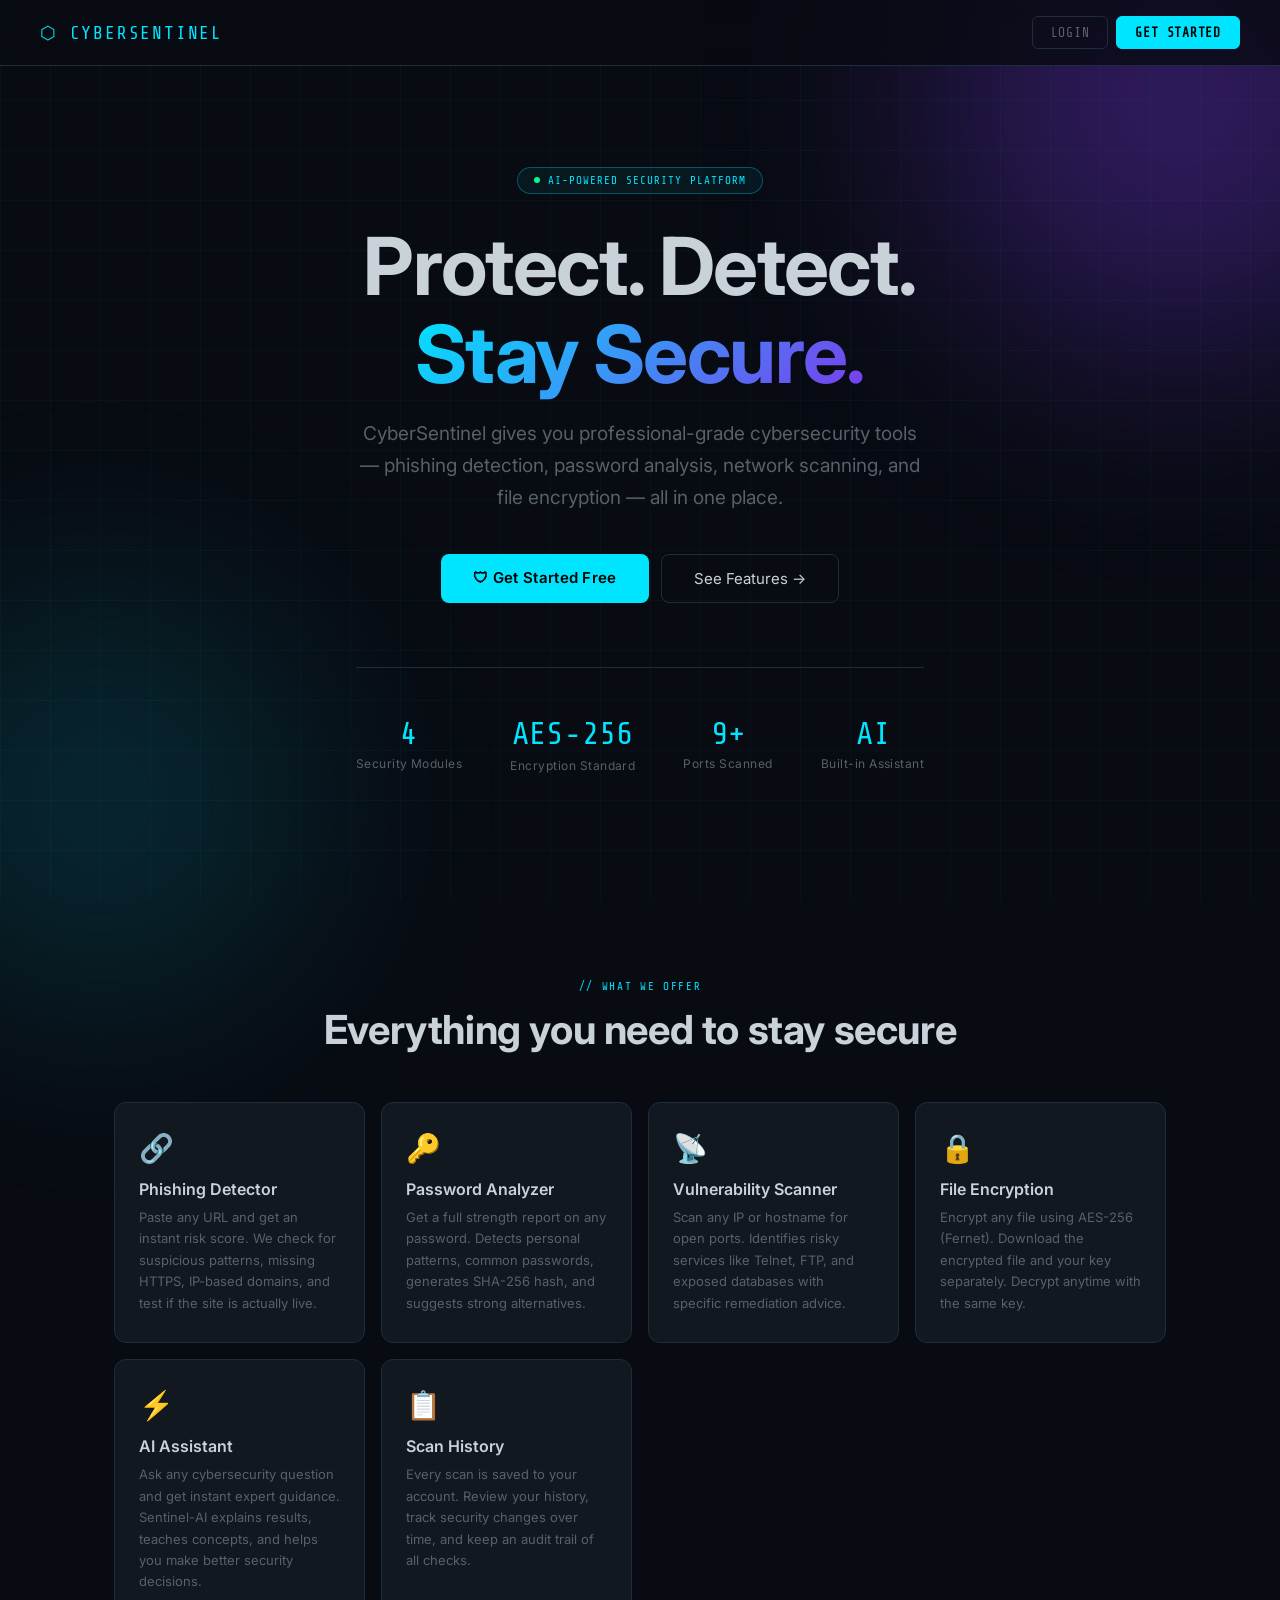
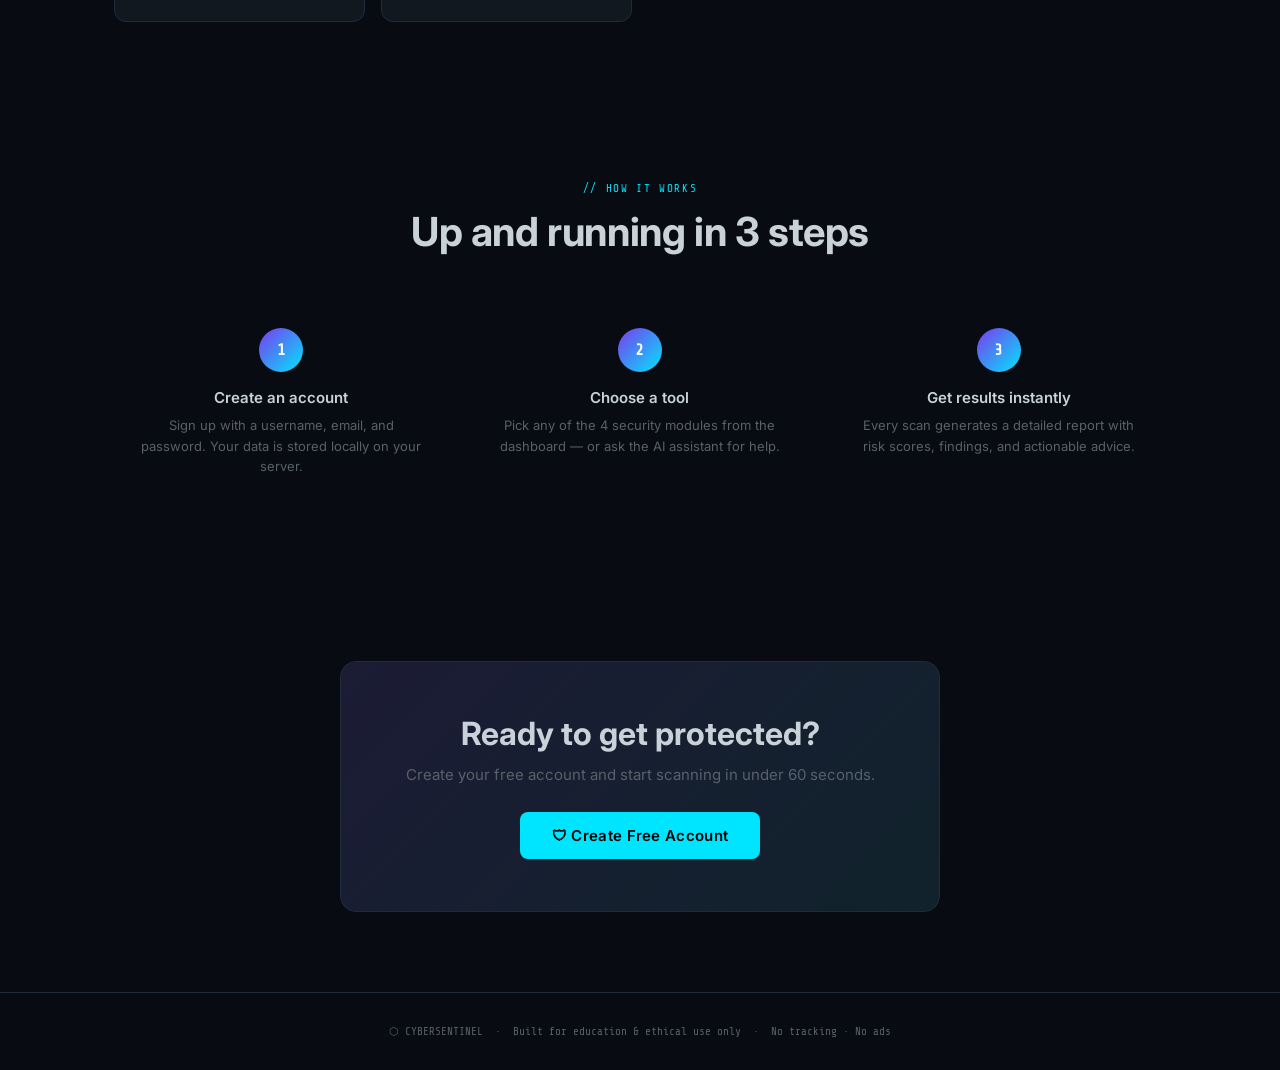
==== templates/index.html @ 8f13d04c "Initial clean CyberSentinel setup" ====
<!DOCTYPE html>
<html lang="en">
<head>
<meta charset="UTF-8"/>
<meta name="viewport" content="width=device-width, initial-scale=1.0"/>
<title>CyberSentinel — AI-Powered Security</title>
<link href="https://fonts.googleapis.com/css2?family=Share+Tech+Mono&family=Inter:wght@300;400;500;600;700&display=swap" rel="stylesheet"/>
<style>
:root {
  --bg:#080b12; --surface:#0d1117; --panel:#111820; --border:#1e2d3d;
  --accent:#00e5ff; --accent2:#7c3aed; --green:#00ff88; --red:#ff3b5c;
  --text:#c9d1d9; --muted:#586069;
  --mono:'Share Tech Mono',monospace; --sans:'Inter',sans-serif;
}
*,*::before,*::after{box-sizing:border-box;margin:0;padding:0}
html{scroll-behavior:smooth}
body{
  background:var(--bg);color:var(--text);
  font-family:var(--sans);overflow-x:hidden;
}

/* ── Grid BG ── */
body::before{
  content:'';position:fixed;inset:0;pointer-events:none;
  background-image:
    linear-gradient(rgba(0,229,255,.04) 1px,transparent 1px),
    linear-gradient(90deg,rgba(0,229,255,.04) 1px,transparent 1px);
  background-size:50px 50px;
}

/* ── Glow orbs ── */
.orb{
  position:fixed;border-radius:50%;filter:blur(120px);pointer-events:none;opacity:.35;
}
.orb1{width:500px;height:500px;background:var(--accent2);top:-150px;right:-150px;}
.orb2{width:400px;height:400px;background:var(--accent);bottom:-100px;left:-100px;opacity:.15;}

/* ── Nav ── */
nav{
  position:fixed;top:0;width:100%;z-index:100;
  padding:16px 40px;display:flex;align-items:center;justify-content:space-between;
  background:rgba(8,11,18,.8);backdrop-filter:blur(12px);
  border-bottom:1px solid var(--border);
}
.nav-logo{font-family:var(--mono);font-size:18px;color:var(--accent);letter-spacing:.1em}
.nav-links{display:flex;gap:8px}
.nav-links a{
  text-decoration:none;font-size:13px;padding:8px 18px;border-radius:6px;
  font-family:var(--mono);letter-spacing:.06em;transition:all .2s;
}
.nav-links .btn-outline{
  color:var(--muted);border:1px solid var(--border);
}
.nav-links .btn-outline:hover{color:var(--accent);border-color:var(--accent)}
.nav-links .btn-fill{
  color:#000;background:var(--accent);border:1px solid var(--accent);font-weight:600;
}
.nav-links .btn-fill:hover{background:#00c8e0}

/* ── Hero ── */
.hero{
  min-height:100vh;display:flex;flex-direction:column;
  align-items:center;justify-content:center;
  text-align:center;padding:120px 24px 80px;
  position:relative;z-index:1;
}
.hero-badge{
  display:inline-flex;align-items:center;gap:8px;
  font-family:var(--mono);font-size:11px;letter-spacing:.1em;
  color:var(--accent);border:1px solid rgba(0,229,255,.3);
  background:rgba(0,229,255,.06);padding:6px 16px;border-radius:20px;
  margin-bottom:28px;
}
.hero-badge::before{
  content:'';width:6px;height:6px;background:var(--green);
  border-radius:50%;animation:pulse 2s infinite;
}
@keyframes pulse{0%,100%{opacity:1}50%{opacity:.3}}

.hero h1{
  font-size:clamp(40px,7vw,80px);font-weight:700;line-height:1.1;
  margin-bottom:20px;letter-spacing:-.02em;
}
.hero h1 span{
  background:linear-gradient(135deg,var(--accent),var(--accent2));
  -webkit-background-clip:text;-webkit-text-fill-color:transparent;
  background-clip:text;
}
.hero p{
  font-size:clamp(15px,2vw,19px);color:var(--muted);
  max-width:560px;line-height:1.7;margin-bottom:40px;
}
.hero-btns{display:flex;gap:12px;flex-wrap:wrap;justify-content:center}
.btn-hero-primary{
  padding:14px 32px;background:var(--accent);color:#000;
  font-weight:600;font-size:15px;border-radius:8px;
  text-decoration:none;transition:all .2s;letter-spacing:.02em;
}
.btn-hero-primary:hover{background:#00c8e0;transform:translateY(-2px);box-shadow:0 8px 30px rgba(0,229,255,.3)}
.btn-hero-secondary{
  padding:14px 32px;background:transparent;color:var(--text);
  border:1px solid var(--border);font-size:15px;border-radius:8px;
  text-decoration:none;transition:all .2s;
}
.btn-hero-secondary:hover{border-color:var(--accent);color:var(--accent)}

/* stats strip */
.stats-strip{
  display:flex;gap:48px;flex-wrap:wrap;justify-content:center;
  margin-top:64px;padding-top:48px;border-top:1px solid var(--border);
}
.stat-item{text-align:center}
.stat-item .num{font-family:var(--mono);font-size:32px;color:var(--accent)}
.stat-item .lbl{font-size:12px;color:var(--muted);margin-top:4px;letter-spacing:.04em}

/* ── Features ── */
.section{padding:80px 24px;max-width:1100px;margin:0 auto;position:relative;z-index:1}
.section-title{
  font-family:var(--mono);font-size:11px;color:var(--accent);
  letter-spacing:.15em;text-align:center;margin-bottom:12px;
}
.section-heading{
  font-size:clamp(24px,4vw,40px);font-weight:700;text-align:center;
  margin-bottom:48px;letter-spacing:-.01em;
}
.features-grid{
  display:grid;grid-template-columns:repeat(auto-fit,minmax(240px,1fr));gap:16px;
}
.feat-card{
  background:var(--panel);border:1px solid var(--border);
  border-radius:12px;padding:28px 24px;
  transition:all .3s;position:relative;overflow:hidden;
}
.feat-card::before{
  content:'';position:absolute;inset:0;
  background:linear-gradient(135deg,rgba(0,229,255,.04),transparent);
  opacity:0;transition:opacity .3s;
}
.feat-card:hover{border-color:rgba(0,229,255,.35);transform:translateY(-4px)}
.feat-card:hover::before{opacity:1}
.feat-icon{font-size:28px;margin-bottom:14px;display:block}
.feat-title{font-size:16px;font-weight:600;margin-bottom:8px;color:var(--text)}
.feat-desc{font-size:13px;color:var(--muted);line-height:1.65}

/* ── How it works ── */
.steps{display:grid;grid-template-columns:repeat(auto-fit,minmax(200px,1fr));gap:24px}
.step{text-align:center;padding:24px}
.step-num{
  width:44px;height:44px;border-radius:50%;
  background:linear-gradient(135deg,var(--accent2),var(--accent));
  font-family:var(--mono);font-size:16px;font-weight:bold;color:white;
  display:flex;align-items:center;justify-content:center;margin:0 auto 16px;
}
.step-title{font-size:15px;font-weight:600;margin-bottom:8px}
.step-desc{font-size:13px;color:var(--muted);line-height:1.6}

/* ── CTA ── */
.cta{
  text-align:center;padding:80px 24px;position:relative;z-index:1;
}
.cta-box{
  max-width:600px;margin:0 auto;
  background:var(--panel);border:1px solid var(--border);
  border-radius:16px;padding:52px 40px;
  background-image:linear-gradient(135deg,rgba(124,58,237,.1),rgba(0,229,255,.05));
}
.cta-box h2{font-size:32px;font-weight:700;margin-bottom:12px}
.cta-box p{color:var(--muted);margin-bottom:28px;font-size:15px}

/* ── Footer ── */
footer{
  text-align:center;padding:32px;
  border-top:1px solid var(--border);
  font-family:var(--mono);font-size:11px;color:var(--muted);
  position:relative;z-index:1;
}
</style>
</head>
<body>

<div class="orb orb1"></div>
<div class="orb orb2"></div>

<!-- ── Nav ── -->
<nav>
  <div class="nav-logo">⬡ CYBERSENTINEL</div>
  <div class="nav-links">
    <a href="/login" class="btn-outline">LOGIN</a>
    <a href="/login#register" class="btn-fill">GET STARTED</a>
  </div>
</nav>

<!-- ── Hero ── -->
<section class="hero">
  <div class="hero-badge">AI-POWERED SECURITY PLATFORM</div>
  <h1>Protect. Detect.<br><span>Stay Secure.</span></h1>
  <p>
    CyberSentinel gives you professional-grade cybersecurity tools —
    phishing detection, password analysis, network scanning, and file encryption —
    all in one place.
  </p>
  <div class="hero-btns">
    <a href="/login#register" class="btn-hero-primary">🛡 Get Started Free</a>
    <a href="#features" class="btn-hero-secondary">See Features →</a>
  </div>

  <div class="stats-strip">
    <div class="stat-item"><div class="num">4</div><div class="lbl">Security Modules</div></div>
    <div class="stat-item"><div class="num">AES‑256</div><div class="lbl">Encryption Standard</div></div>
    <div class="stat-item"><div class="num">9+</div><div class="lbl">Ports Scanned</div></div>
    <div class="stat-item"><div class="num">AI</div><div class="lbl">Built-in Assistant</div></div>
  </div>
</section>

<!-- ── Features ── -->
<section class="section" id="features">
  <div class="section-title">// WHAT WE OFFER</div>
  <h2 class="section-heading">Everything you need to stay secure</h2>
  <div class="features-grid">
    <div class="feat-card">
      <span class="feat-icon">🔗</span>
      <div class="feat-title">Phishing Detector</div>
      <div class="feat-desc">
        Paste any URL and get an instant risk score. We check for suspicious patterns,
        missing HTTPS, IP-based domains, and test if the site is actually live.
      </div>
    </div>
    <div class="feat-card">
      <span class="feat-icon">🔑</span>
      <div class="feat-title">Password Analyzer</div>
      <div class="feat-desc">
        Get a full strength report on any password. Detects personal patterns,
        common passwords, generates SHA-256 hash, and suggests strong alternatives.
      </div>
    </div>
    <div class="feat-card">
      <span class="feat-icon">📡</span>
      <div class="feat-title">Vulnerability Scanner</div>
      <div class="feat-desc">
        Scan any IP or hostname for open ports. Identifies risky services like Telnet,
        FTP, and exposed databases with specific remediation advice.
      </div>
    </div>
    <div class="feat-card">
      <span class="feat-icon">🔒</span>
      <div class="feat-title">File Encryption</div>
      <div class="feat-desc">
        Encrypt any file using AES-256 (Fernet). Download the encrypted file and
        your key separately. Decrypt anytime with the same key.
      </div>
    </div>
    <div class="feat-card">
      <span class="feat-icon">⚡</span>
      <div class="feat-title">AI Assistant</div>
      <div class="feat-desc">
        Ask any cybersecurity question and get instant expert guidance.
        Sentinel-AI explains results, teaches concepts, and helps you make
        better security decisions.
      </div>
    </div>
    <div class="feat-card">
      <span class="feat-icon">📋</span>
      <div class="feat-title">Scan History</div>
      <div class="feat-desc">
        Every scan is saved to your account. Review your history, track
        security changes over time, and keep an audit trail of all checks.
      </div>
    </div>
  </div>
</section>

<!-- ── How it works ── -->
<section class="section">
  <div class="section-title">// HOW IT WORKS</div>
  <h2 class="section-heading">Up and running in 3 steps</h2>
  <div class="steps">
    <div class="step">
      <div class="step-num">1</div>
      <div class="step-title">Create an account</div>
      <div class="step-desc">Sign up with a username, email, and password. Your data is stored locally on your server.</div>
    </div>
    <div class="step">
      <div class="step-num">2</div>
      <div class="step-title">Choose a tool</div>
      <div class="step-desc">Pick any of the 4 security modules from the dashboard — or ask the AI assistant for help.</div>
    </div>
    <div class="step">
      <div class="step-num">3</div>
      <div class="step-title">Get results instantly</div>
      <div class="step-desc">Every scan generates a detailed report with risk scores, findings, and actionable advice.</div>
    </div>
  </div>
</section>

<!-- ── CTA ── -->
<section class="cta">
  <div class="cta-box">
    <h2>Ready to get protected?</h2>
    <p>Create your free account and start scanning in under 60 seconds.</p>
    <a href="/login#register" class="btn-hero-primary" style="display:inline-block">
      🛡 Create Free Account
    </a>
  </div>
</section>

<footer>
  ⬡ CYBERSENTINEL &nbsp;·&nbsp; Built for education &amp; ethical use only &nbsp;·&nbsp; No tracking · No ads
</footer>

</body>
</html>
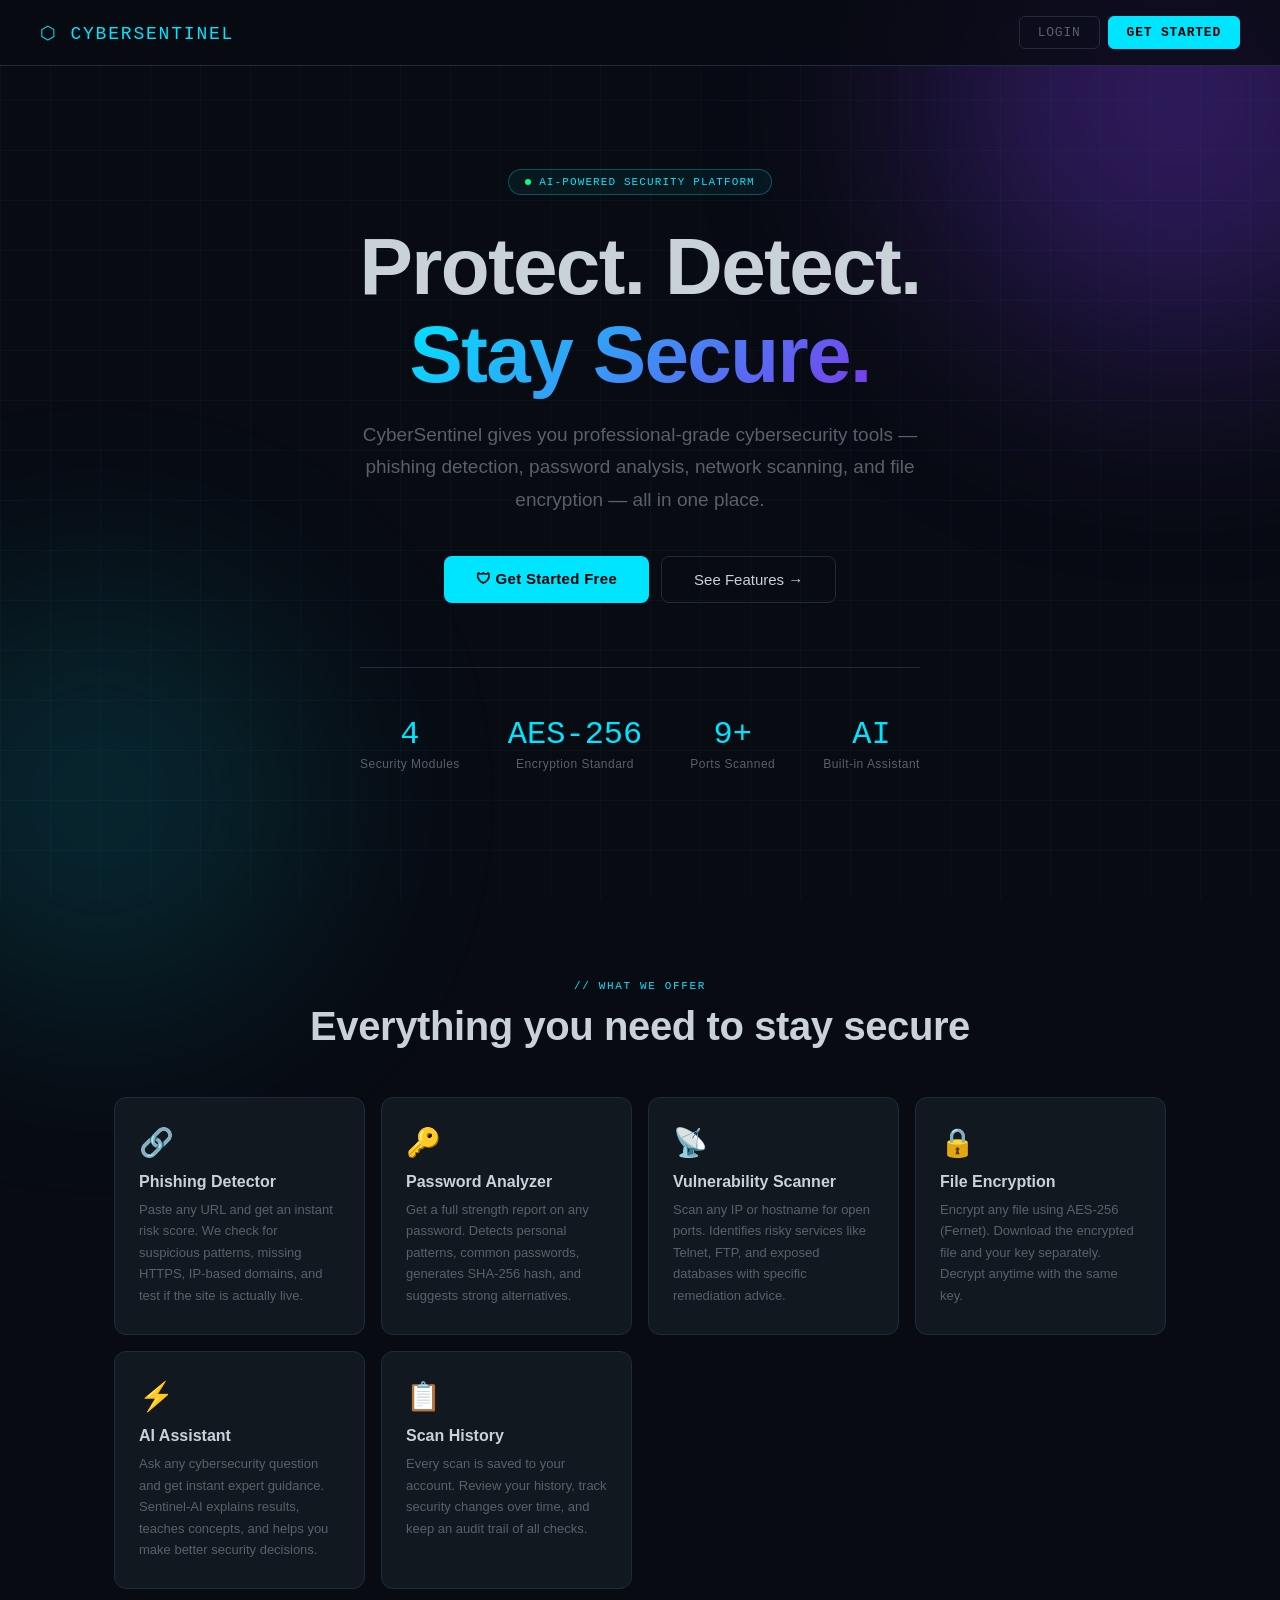
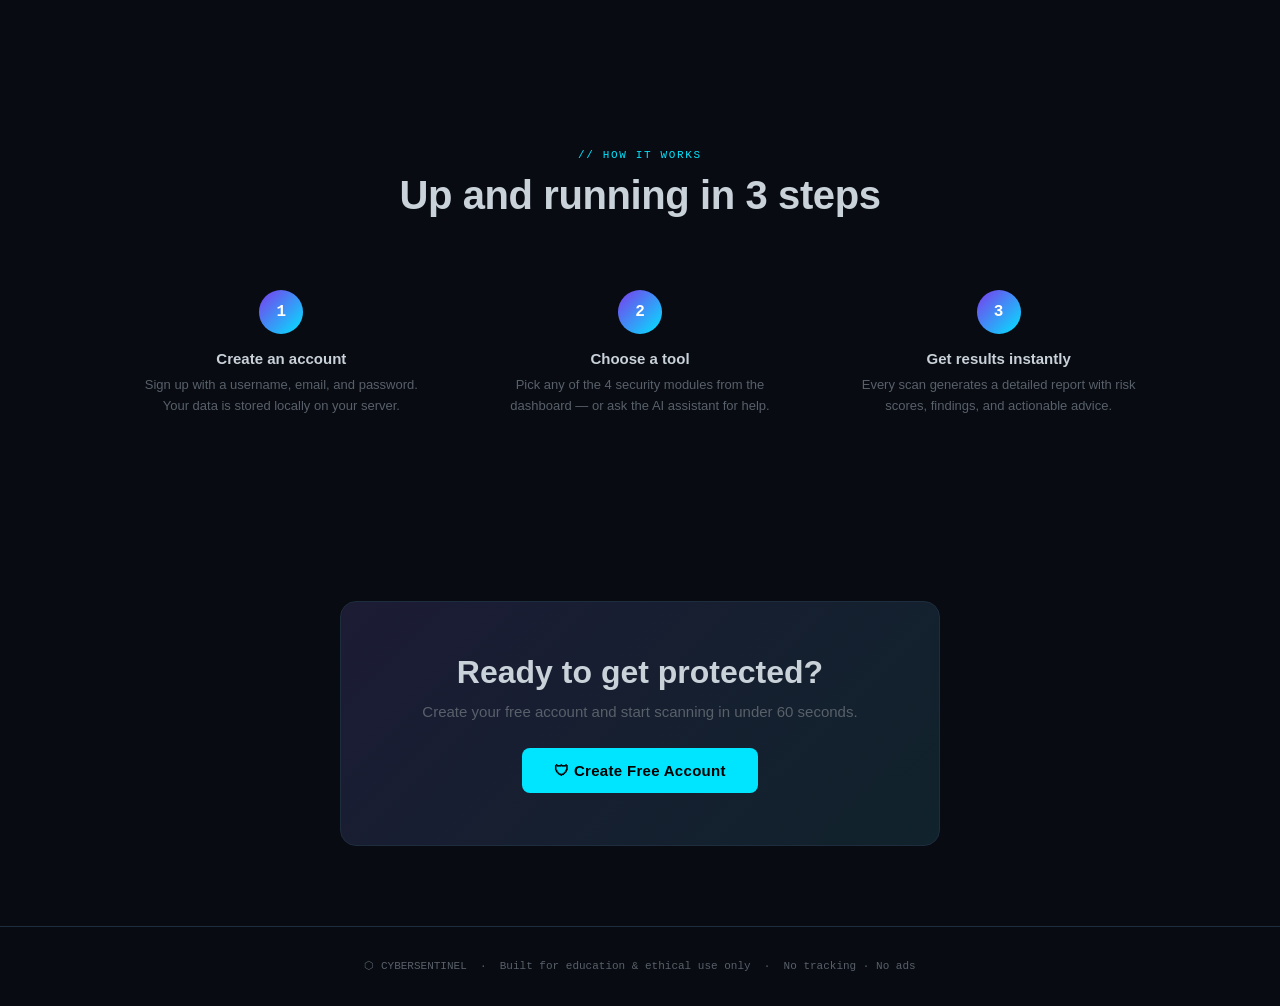
==== commit 2d010599: "Fix deployment issues and backend routes" ====
--- a/templates/index.html
+++ b/templates/index.html
@@ -4,7 +4,7 @@
 <meta charset="UTF-8"/>
 <meta name="viewport" content="width=device-width, initial-scale=1.0"/>
 <title>CyberSentinel — AI-Powered Security</title>
-<link href="https://fonts.googleapis.com/css2?family=Share+Tech+Mono&family=Inter:wght@300;400;500;600;700&display=swap" rel="stylesheet"/>
+<link rel="stylesheet" href="{{ url_for('static', filename='style.css') }}">
 <style>
 :root {
   --bg:#080b12; --surface:#0d1117; --panel:#111820; --border:#1e2d3d;
